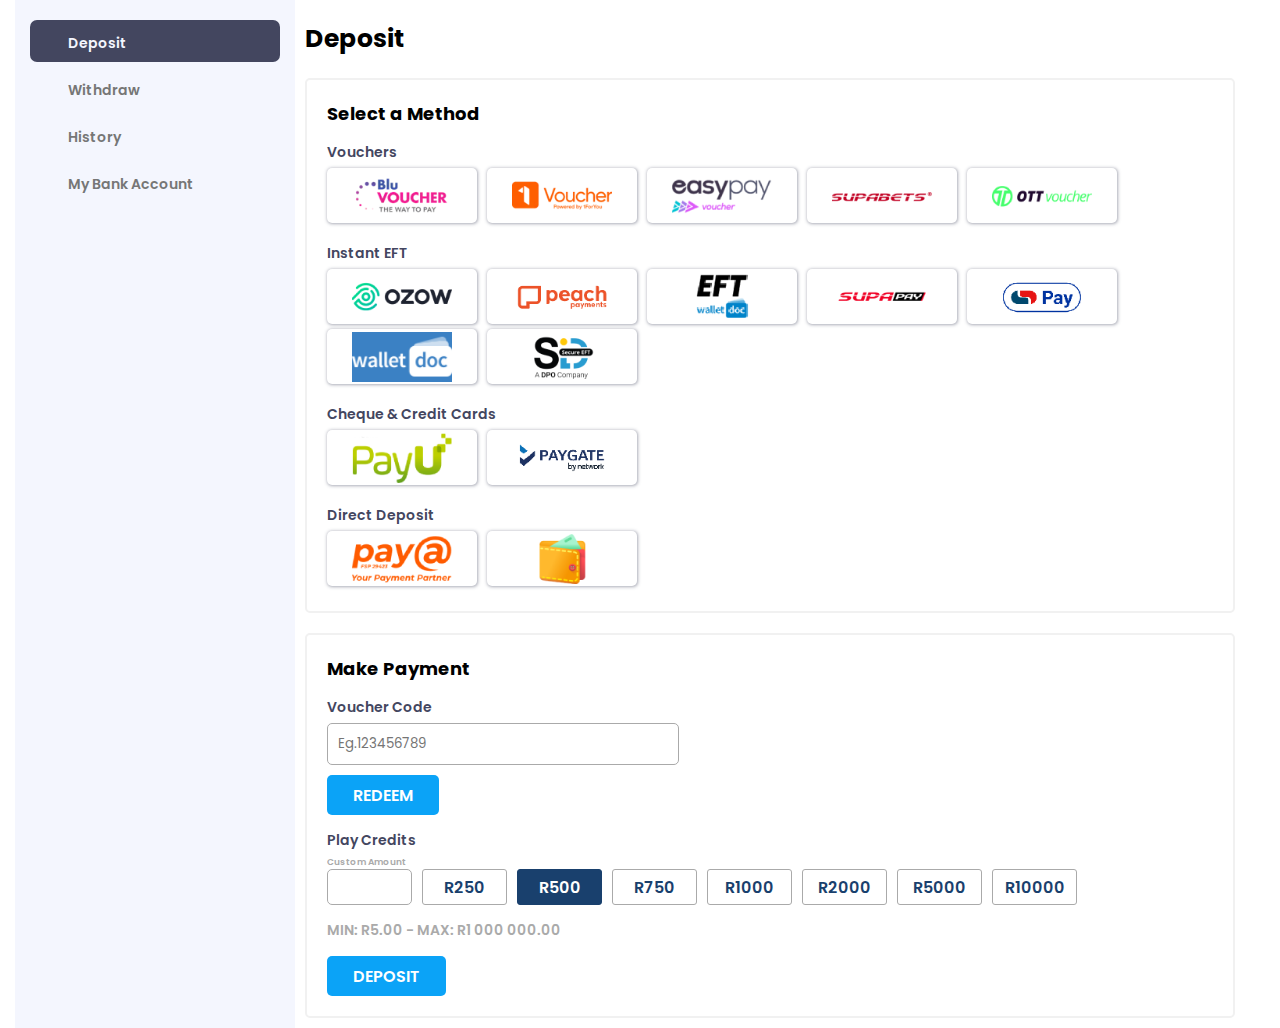
==== index.html @ bc3e86d6 "Add files via upload" ====
<!DOCTYPE html>
<html lang="en">
  <head>
    <meta charset="UTF-8" />
    <meta name="viewport" content="width=device-width, initial-scale=1.0" />
    <title>Dashboard</title>
    <link
      rel="stylesheet"
      href="https://cdnjs.cloudflare.com/ajax/libs/font-awesome/6.5.1/css/all.min.css"
      integrity="sha512-DTOQO9RWCH3ppGqcWaEA1BIZOC6xxalwEsw9c2QQeAIftl+Vegovlnee1c9QX4TctnWMn13TZye+giMm8e2LwA=="
      crossorigin="anonymous"
      referrerpolicy="no-referrer"
    />
    <link rel="stylesheet" href="stylesheet/style.css" />
  </head>
  <body>
    <div class="web-container">
      <!-- Navigation -->
      <div class="web-navbar">
        <a href="index.html" class="active">  
          <i
            class="fa-solid fa-building-columns"
            style="font-size: 16px; margin-right: 16px"
          ></i>
          Deposit</a
        >
        <a href="withdraw.html" class=""
          ><i
            class="fa-solid fa-building-columns"
            style="font-size: 16px; margin-right: 16px"
          ></i>
          Withdraw</a
        >
        <div id="dropdown-div" style="border-radius: 5px">
          <button class="dropdown-btn">
            <i
              class="fa-solid fa-clock-rotate-left"
              style="font-size: 16px; margin-right: 16px"
            ></i>
            History
            <i class="fa-solid fa-chevron-down" id="icon-change"></i>
          </button>
          <div class="dropdown-container">
            <a href="depositHistory.html">Deposit</a>
            <a href="withdrawHistory.html">Withdraw</a>
          </div>
        </div>
        <a href="#" class=""
          ><i
            class="fa-solid fa-building-columns"
            style="font-size: 16px; margin-right: 16px"
          ></i>
          My Bank Account</a
        >
      </div>

      <!-- Content -->
      <div class="content">
        <h2 style="margin-top: 10px">Deposit</h2>
        <div class="methods">
          <h3 style="margin-bottom: 0px">Select a Method</h3>
          <div class="panel">
            <!-- Vouchers -->
            <p>Vouchers</p>
            <div class="row">
              <div class="col">
                <img
                  src="images/BlueVoucher.png"
                  alt=""
                  style="width: 100px; height: 50px"
                />
              </div>
              <div class="col">
                <img
                  src="images/Flash.png"
                  alt=""
                  style="width: 100px; height: 50px"
                />
              </div>
              <div class="col">
                <img
                  src="images/Kazang.png"
                  alt=""
                  style="width: 100px; height: 50px"
                />
              </div>
              <div class="col">
                <img
                  src="images/SupaBetsVoucher.png"
                  alt=""
                  style="width: 100px; height: 50px"
                />
              </div>
              <div class="col">
                <img
                  src="images/OTTMobile.png"
                  alt=""
                  style="width: 100px; height: 50px"
                />
              </div>
            </div>
            <!-- Instant EFT -->
            <p>Instant EFT</p>
            <div class="row">
              <div class="col">
                <img
                  src="images/ozow.png"
                  alt=""
                  style="width: 100px; height: 50px"
                />
              </div>
              <div class="col">
                <img
                  src="images/peach.png"
                  alt=""
                  style="width: 100px; height: 50px"
                />
              </div>
              <div class="col">
                <img
                  src="images/wallet doc.png"
                  alt=""
                  style="width: 100px; height: 50px"
                />
              </div>
              <div class="col">
                <img
                  src="images/supa.png"
                  alt=""
                  style="width: 100px; height: 50px"
                />
              </div>
              <div class="col">
                <img
                  src="images/pay.png"
                  alt=""
                  style="width: 100px; height: 50px"
                />
              </div>
              <div class="col">
                <img
                  src="images/walletdoc.png"
                  alt=""
                  style="width: 100px; height: 50px"
                />
              </div>
              <div class="col">
                <img
                  src="images/secure.png"
                  alt=""
                  style="width: 100px; height: 50px"
                />
              </div>
            </div>
            <!-- Cheque & Credit Cards -->
            <p>Cheque & Credit Cards</p>
            <div class="row">
              <div class="col">
                <img
                  src="images/payu.png"
                  alt=""
                  style="width: 100px; height: 50px"
                />
              </div>
              <div class="col">
                <img
                  src="images/paygate.png"
                  alt=""
                  style="width: 100px; height: 50px"
                />
              </div>
            </div>
            <!-- Direct Deposit -->
            <p>Direct Deposit</p>
            <div class="row">
              <div class="col">
                <img
                  src="images/pay@.png"
                  alt=""
                  style="width: 100px; height: 50px"
                />
              </div>
              <div class="col">
                <img
                  src="images/direct.png"
                  alt=""
                  style="width: 100px; height: 50px"
                />
              </div>
            </div>
          </div>
        </div>

        <div class="makePayment">
          <h3 style="margin-bottom: 0px">Make Payment</h3>
          <div class="voucher">
            <p>Voucher Code</p>
            <input type="number" placeholder="Eg.123456789" required /><br />
            <button>REDEEM</button>
          </div>
          <div class="banks">
            <p>Play Credits</p>
            <p style="font-size: 9px; color: #aaa; margin: 0 0 -5px 0">
              Custom Amount
            </p>
            <div class="row">
              <input type="number" />
              <div class="fixedAmount">R250</div>
              <div class="fixedAmount active">R500</div>
              <div class="fixedAmount">R750</div>
              <div class="fixedAmount">R1000</div>
              <div class="fixedAmount">R2000</div>
              <div class="fixedAmount">R5000</div>
              <div class="fixedAmount">R10000</div>
            </div>
            <p style="color: #aaa; font-size: 14px">
              MIN: R5.00 - MAX: R1 000 000.00
            </p>
            <button>DEPOSIT</button>
          </div>
        </div>
      </div>
    </div>
    <script>
      let dropdown = document.getElementsByClassName("dropdown-btn");
      let dropdownDiv = document.getElementById("dropdown-div");
      let i;
      let iconChange = document.getElementById("icon-change");
      for (i = 0; i < dropdown.length; i++) {
        dropdown[i].addEventListener("click", function () {
          this.classList.toggle("active");
          let dropdownContent = this.nextElementSibling;
          if (dropdownContent.style.display === "flex") {
            dropdownContent.style.display = "none";
            iconChange.classList.remove("fa-chevron-up");
            iconChange.classList.add("fa-chevron-down");
            dropdownDiv.style.backgroundColor = "#f4f6fe";
          } else {
            dropdownContent.style.display = "flex";
            iconChange.classList.remove("fa-chevron-down");
            iconChange.classList.add("fa-chevron-up");
            dropdownDiv.style.backgroundColor = "#c7ccdf";
          }
        });
      }
    </script>
  </body>
</html>
---- stylesheet/style.css ----
/* General */
@import url("https://fonts.googleapis.com/css2?family=Poppins:ital,wght@0,100;0,200;0,300;0,400;0,500;0,600;0,700;0,800;0,900;1,100;1,200;1,300;1,400;1,500;1,600;1,700;1,800;1,900&display=swap");

* {
  box-sizing: border-box;
  padding: 0;
  margin: 0;
}
body {
  font-family: "poppins";
}
h2 {
  font-size: 25px;
}
h3 {
  font-size: 18px;
}

.web-container {
  max-width: 1280px;
  width: 100%;
  margin: auto;
  display: flex;
  padding: 0 15px;
}
/* Navigation */
.web-navbar {
  max-width: 280px;
  padding: 15px;
  width: 100%;
  background-color: #f4f6fe;
  display: flex;
  flex-direction: column;
  font-size: 14px;
  font-weight: 600;
}
.web-navbar a,
.web-navbar button,
.dropdown-container a {
  padding: 10px 22px;
  text-decoration: none;
  color: #767676;
  height: 42px;
  max-width: 260px;
  width: 100%;
  border-radius: 7px;
  margin-top: 5px;
  position: relative;
}
.web-navbar .dropdown-btn {
  border: none;
  text-align: left;
  font-size: 14px;
  font-weight: 600;
  font-family: "poppins";
  background: none;
}
.web-navbar .dropdown-container {
  display: none;
  flex-direction: column;
  font-size: 12px;
  max-width: 200px;
  width: 100%;
  margin-left: auto;
}
.web-navbar a:hover,
.web-navbar a.active,
.web-navbar .dropdown-btn:hover {
  background-color: #43465f;
  color: #f4f6fe;
}

#icon-change {
  position: absolute;
  right: 10px;
  top: 50%;
  transform: translate(0%, -50%);
}

/* Content Tab */
.content {
  max-width: 960px;
  width: 100%;
  padding: 10px;
}
.content .methods,
.content .makePayment {
  border: 2px solid #f1f1f1;
  padding: 20px;
  width: 100%;
  max-width: 930px;
  border-radius: 5px;
  margin-top: 20px;
}
.content .methods p,
.content .makePayment p {
  font-size: 14px;
  color: #43465f;
  font-weight: 600;
  margin: 15px 0 5px 0px;
}
.content .methods .row {
  display: flex;
  align-items: center;
  flex-wrap: wrap;
}
.content .methods .row .col {
  max-width: 150px;
  width: 100%;
  height: 55px;
  border-radius: 5px;
  display: flex;
  justify-content: center;
  align-items: center;
  cursor: pointer;
  width: 150px;
  height: 55px;
  box-shadow: rgba(67, 70, 95, 0.45) 0.8px 0.8px 3.3px;
  margin: 0px 10px 5px 0;
  border: 2px solid transparent;
  transition: all 0.2s ease-in-out 0s;
}

.content .methods .row .col:hover {
  border-color: #0ba3f7;
}

/* Make Payment */
/* Chrome, Safari, Edge, Opera */
.content .makePayment input::-webkit-outer-spin-button,
.content .makePayment input::-webkit-inner-spin-button {
  -webkit-appearance: none;
  margin: 0;
}

/* Voucher */
.content .makePayment .voucher input {
  max-width: 352px;
  width: 100%;
  height: 42px;
  outline: none;
  border-radius: 5px;
  background: transparent;
  font-family: "poppins";
  border: 1px solid #aaa;
  color: #333;
  appearance: none;
  padding: 0px 10px;
}

/* Bank */
.content .makePayment .banks input {
  max-width: 85px;
  width: 100%;
  height: 36px;
  outline: none;
  border-radius: 5px;
  background: transparent;
  font-family: "poppins";
  border: 1px solid #aaa;
  color: #333;
  appearance: none;
  padding: 0px 10px;
  margin: 5px 10px 0 0;
}
.content .makePayment .banks .row {
  display: flex;
  flex-wrap: wrap;
}
.content .makePayment .banks .row .fixedAmount {
  margin: 5px 10px 0 0;
  font-weight: 600;
  width: 85px;
  height: 36px;
  text-align: center;
  display: flex;
  -webkit-box-pack: center;
  justify-content: center;
  -webkit-box-align: center;
  align-items: center;
  cursor: pointer;
  border-radius: 3px;
  border: 1px solid #aaa;
  color: #19406d;
}
.content .makePayment .banks .row .fixedAmount.active {
  background-color: #19406d;
  border: 1px solid #19406d;
  color: #fff;
}

.voucher button,
.banks button {
  outline: none;
  cursor: pointer;
  transition: all 0.2s ease-in-out 0s;
  font-family: "poppins";
  font-weight: 600;
  border-radius: 5px;
  margin: 10px 0px 0px;
  background: #0ba3f7;
  border: 1px solid transparent;
  color: #fff;
  width: auto;
  display: inline-block;
  font-size: 16px;
  padding: 0px 25px;
  height: 40px;
  line-height: 40px;
}
/* History Page */
.web-container .content .makePayment .banks{
  overflow: scroll;
}
.web-container .content .makePayment .banks .history-table th,
.web-container .content .makePayment .banks .history-table tr,.web-container .content .makePayment .banks .history-table tr td {
  
  border: 1px solid black;
  border-collapse: collapse;
  margin: 0;
  padding:10px 20px;
  font-size: 15px;
  width: max-content;
}

.content .makePayment .banks .history-table tr td:last-child{
color: green;
}
.content .makePayment .banks .history-table tr td a:last-child{
  color: red;
}

@media screen and (max-width: 992px) and (min-width: 545px) {
  .web-container {
    display: block;
  }
  /* Navigation */
  .web-navbar {
    margin: 0 auto;
    max-width: 900px;
    padding: 10px;
    width: min-content;
    flex-direction: row;
    font-size: 13px;
    border-radius: 20px;
  }
  .web-navbar a i,
  .web-navbar .dropdown-btn i:first-child {
    display: none;
  }
  .web-navbar a,
  .web-navbar .dropdown-btn,
  .web-navbar .dropdown-container a {
    text-align: center;
    padding: 5px 15px;
    height: 30px;
    max-width: 260px;
    width: 100%;
    min-width: max-content;
    border-radius: 20px;
    margin: 0 10px;
  }

  .web-navbar .dropdown-container a {
    margin: 0 0px;
  }
  #icon-change {
    position: relative;
    right: 0;
    top: 0;
    transform: translate(0%, 0%);
  }
  .web-navbar .dropdown-btn {
    margin-left: 0;
    text-align: center;
    font-size: 13px;
  }
}

@media screen and (max-width: 544px) {
  .web-container {
    display: block;
  }
  /* Navigation */
  .web-navbar {
    overflow: scroll;
    margin: 0 0;
    max-width: 100vw;
    padding: 10px;
    width: 100%;
    flex-direction: row;
    font-size: 12px;
    border-radius: 25px;
  }
  .web-navbar a i,
  .web-navbar .dropdown-btn i:first-child {
    display: none;
  }

  .web-navbar a,
  .web-navbar .dropdown-btn,
  .web-navbar .dropdown-container a {
    text-align: center;
    padding: 5px 8px;
    height: 30px;
    max-width: 260px;
    width: 100%;
    min-width: max-content;
    border-radius: 25px;
    margin: 0 10px;
  }

  .web-navbar .dropdown-container a {
    margin: 0 0px;
    font-size: 11px;
    height: min-content;
  }
  #icon-change {
    position: relative;
    right: 0;
    top: 0;
    transform: translate(0%, 0%);
  }
  .web-navbar .dropdown-btn {
    margin-left: 0;
    text-align: center;
    font-size: 12px;
  }
}
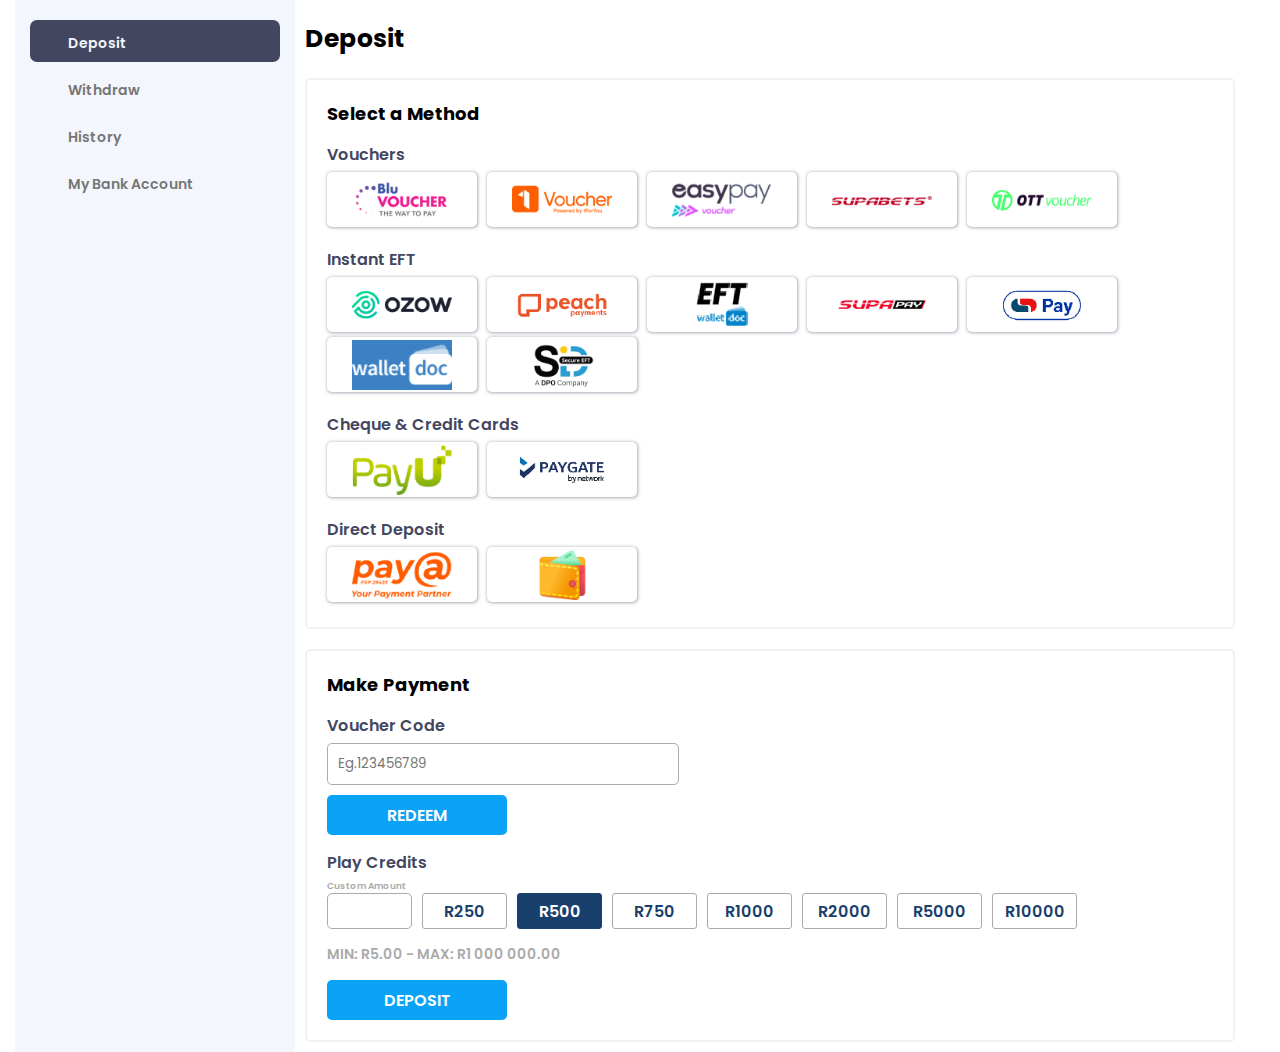
==== commit e5fd3cb2: "Add files via upload" ====
--- a/index.html
+++ b/index.html
@@ -45,7 +45,7 @@
             <a href="withdrawHistory.html">Withdraw</a>
           </div>
         </div>
-        <a href="#" class=""
+        <a href="myBankAccount.html" class=""
           ><i
             class="fa-solid fa-building-columns"
             style="font-size: 16px; margin-right: 16px"
--- a/stylesheet/style.css
+++ b/stylesheet/style.css
@@ -1,5 +1,26 @@
 /* General */
 @import url("https://fonts.googleapis.com/css2?family=Poppins:ital,wght@0,100;0,200;0,300;0,400;0,500;0,600;0,700;0,800;0,900;1,100;1,200;1,300;1,400;1,500;1,600;1,700;1,800;1,900&display=swap");
+:root {
+  /* nav color */
+  --color1: #f4f6fe;
+  /* Nav hover */
+  --color2: #43465f;
+  /* Text Color */
+  --color3: #767676;
+  /* borders */
+  --color4: #f1f1f1;
+
+  /* Buttons */
+  --color5: #0ba3f7;
+  --color6: #19406d;
+
+  /* extras */
+  --color7: red;
+  --color8: green;
+  /* button Size */
+  --buttonHeight: 40px;
+  --buttonWidth: 180px;
+}
 
 * {
   box-sizing: border-box;
@@ -28,18 +49,18 @@
   max-width: 280px;
   padding: 15px;
   width: 100%;
-  background-color: #f4f6fe;
+  background-color: var(--color1);
   display: flex;
   flex-direction: column;
   font-size: 14px;
   font-weight: 600;
 }
 .web-navbar a,
-.web-navbar button,
+.web-navbar .dropdown-btn,
 .dropdown-container a {
   padding: 10px 22px;
   text-decoration: none;
-  color: #767676;
+  color: var(--color3);
   height: 42px;
   max-width: 260px;
   width: 100%;
@@ -66,8 +87,8 @@
 .web-navbar a:hover,
 .web-navbar a.active,
 .web-navbar .dropdown-btn:hover {
-  background-color: #43465f;
-  color: #f4f6fe;
+  background-color: var(--color2);
+  color: var(--color1);
 }
 
 #icon-change {
@@ -94,10 +115,10 @@
 }
 .content .methods p,
 .content .makePayment p {
-  font-size: 14px;
-  color: #43465f;
+  color: var(--color2);
   font-weight: 600;
   margin: 15px 0 5px 0px;
+  font-size: 16px;
 }
 .content .methods .row {
   display: flex;
@@ -201,33 +222,44 @@
   background: #0ba3f7;
   border: 1px solid transparent;
   color: #fff;
-  width: auto;
+  width: var(--buttonWidth);
+  height: var(--buttonHeight);
   display: inline-block;
   font-size: 16px;
-  padding: 0px 25px;
-  height: 40px;
   line-height: 40px;
 }
 /* History Page */
-.web-container .content .makePayment .banks{
-  overflow: scroll;
-}
+.web-container .content .makePayment .total-amount {
+  color: var(--color2);
+  font-weight: 600;
+  margin: 15px 0 5px 0px;
+  font-size: 20px;
+}
+.web-container .content .makePayment .banks {
+  overflow: auto;
+}
+.web-container .content .makePayment .banks .history-table {
+  border-radius: 5px;
+  border: 1px solid #aaa;
+}
+
 .web-container .content .makePayment .banks .history-table th,
-.web-container .content .makePayment .banks .history-table tr,.web-container .content .makePayment .banks .history-table tr td {
-  
-  border: 1px solid black;
+.web-container .content .makePayment .banks .history-table tr,
+.web-container .content .makePayment .banks .history-table tr td {
+  text-align: center;
+  border: 1px solid #aaa;
   border-collapse: collapse;
   margin: 0;
-  padding:10px 20px;
+  padding: 10px 20px;
   font-size: 15px;
   width: max-content;
 }
 
-.content .makePayment .banks .history-table tr td:last-child{
-color: green;
-}
-.content .makePayment .banks .history-table tr td a:last-child{
-  color: red;
+.content .makePayment .banks .history-table tr td:last-child {
+  color: var(--color8);
+}
+.content .makePayment .banks .history-table tr td a:last-child {
+  color: var(--color7);
 }
 
 @media screen and (max-width: 992px) and (min-width: 545px) {
@@ -326,4 +358,22 @@
     text-align: center;
     font-size: 12px;
   }
-}
+  /* history */
+  .web-container .content .makePayment .total-amount {
+    font-size: 18px;
+  }
+
+  .web-container .content .makePayment .banks .history-table {
+    border-radius: 5px;
+    border: 1px solid #aaa;
+  }
+
+  .web-container .content .makePayment .banks .history-table th,
+  .web-container .content .makePayment .banks .history-table tr,
+  .web-container .content .makePayment .banks .history-table tr td {
+    text-align: center;
+    padding: 5px 5px;
+    font-size: 14px;
+    min-width:max-content;
+  }
+}
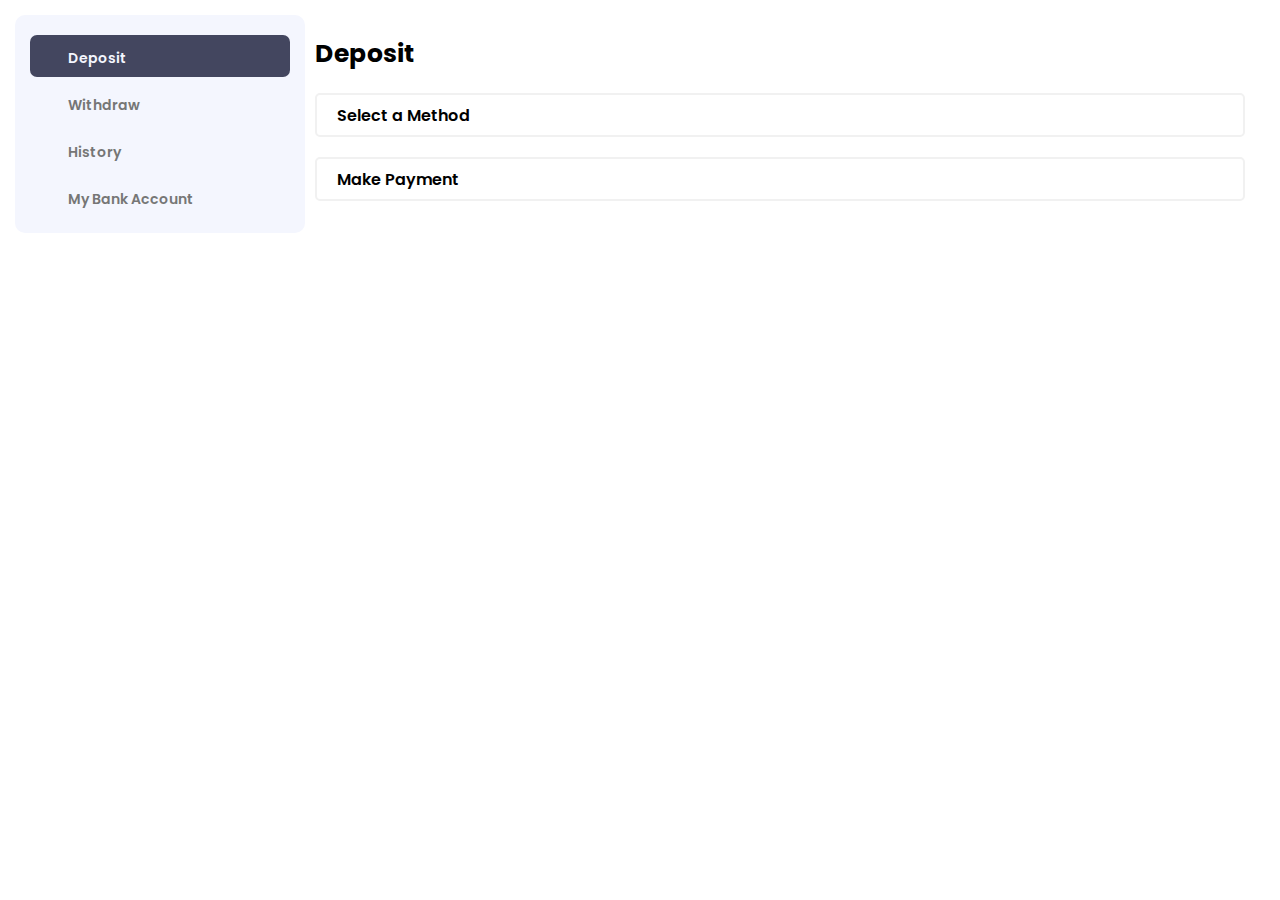
==== commit b2efe3d0: "Add files via upload" ====
--- a/index.html
+++ b/index.html
@@ -3,7 +3,7 @@
   <head>
     <meta charset="UTF-8" />
     <meta name="viewport" content="width=device-width, initial-scale=1.0" />
-    <title>Dashboard</title>
+    <title>Deposit</title>
     <link
       rel="stylesheet"
       href="https://cdnjs.cloudflare.com/ajax/libs/font-awesome/6.5.1/css/all.min.css"
@@ -14,10 +14,10 @@
     <link rel="stylesheet" href="stylesheet/style.css" />
   </head>
   <body>
-    <div class="web-container">
+    <div class="container">
       <!-- Navigation -->
-      <div class="web-navbar">
-        <a href="index.html" class="active">  
+      <div class="navbar" id="navigations">
+        <a href="index.html" class="active">
           <i
             class="fa-solid fa-building-columns"
             style="font-size: 16px; margin-right: 16px"
@@ -31,7 +31,7 @@
           ></i>
           Withdraw</a
         >
-        <div id="dropdown-div" style="border-radius: 5px">
+        <div id="dropdown-div">
           <button class="dropdown-btn">
             <i
               class="fa-solid fa-clock-rotate-left"
@@ -56,149 +56,85 @@
 
       <!-- Content -->
       <div class="content">
-        <h2 style="margin-top: 10px">Deposit</h2>
+        <h2>Deposit</h2>
         <div class="methods">
-          <h3 style="margin-bottom: 0px">Select a Method</h3>
-          <div class="panel">
+          <button class="accordion">Select a Method</button>
+          <div class="method-panel">
             <!-- Vouchers -->
             <p>Vouchers</p>
             <div class="row">
               <div class="col">
-                <img
-                  src="images/BlueVoucher.png"
-                  alt=""
-                  style="width: 100px; height: 50px"
-                />
-              </div>
-              <div class="col">
-                <img
-                  src="images/Flash.png"
-                  alt=""
-                  style="width: 100px; height: 50px"
-                />
-              </div>
-              <div class="col">
-                <img
-                  src="images/Kazang.png"
-                  alt=""
-                  style="width: 100px; height: 50px"
-                />
-              </div>
-              <div class="col">
-                <img
-                  src="images/SupaBetsVoucher.png"
-                  alt=""
-                  style="width: 100px; height: 50px"
-                />
-              </div>
-              <div class="col">
-                <img
-                  src="images/OTTMobile.png"
-                  alt=""
-                  style="width: 100px; height: 50px"
-                />
+                <img src="images/BlueVoucher.png" alt="" />
+              </div>
+              <div class="col">
+                <img src="images/Flash.png" alt="" />
+              </div>
+              <div class="col">
+                <img src="images/Kazang.png" alt="" />
+              </div>
+              <div class="col">
+                <img src="images/SupaBetsVoucher.png" alt="" />
+              </div>
+              <div class="col">
+                <img src="images/OTTMobile.png" alt="" />
               </div>
             </div>
             <!-- Instant EFT -->
             <p>Instant EFT</p>
             <div class="row">
               <div class="col">
-                <img
-                  src="images/ozow.png"
-                  alt=""
-                  style="width: 100px; height: 50px"
-                />
-              </div>
-              <div class="col">
-                <img
-                  src="images/peach.png"
-                  alt=""
-                  style="width: 100px; height: 50px"
-                />
-              </div>
-              <div class="col">
-                <img
-                  src="images/wallet doc.png"
-                  alt=""
-                  style="width: 100px; height: 50px"
-                />
-              </div>
-              <div class="col">
-                <img
-                  src="images/supa.png"
-                  alt=""
-                  style="width: 100px; height: 50px"
-                />
-              </div>
-              <div class="col">
-                <img
-                  src="images/pay.png"
-                  alt=""
-                  style="width: 100px; height: 50px"
-                />
-              </div>
-              <div class="col">
-                <img
-                  src="images/walletdoc.png"
-                  alt=""
-                  style="width: 100px; height: 50px"
-                />
-              </div>
-              <div class="col">
-                <img
-                  src="images/secure.png"
-                  alt=""
-                  style="width: 100px; height: 50px"
-                />
+                <img src="images/ozow.png" alt="" />
+              </div>
+              <div class="col">
+                <img src="images/peach.png" alt="" />
+              </div>
+              <div class="col">
+                <img src="images/wallet doc.png" alt="" />
+              </div>
+              <div class="col">
+                <img src="images/supa.png" alt="" />
+              </div>
+              <div class="col">
+                <img src="images/pay.png" alt="" />
+              </div>
+              <div class="col">
+                <img src="images/walletdoc.png" alt="" />
+              </div>
+              <div class="col">
+                <img src="images/secure.png" alt="" />
               </div>
             </div>
             <!-- Cheque & Credit Cards -->
             <p>Cheque & Credit Cards</p>
             <div class="row">
               <div class="col">
-                <img
-                  src="images/payu.png"
-                  alt=""
-                  style="width: 100px; height: 50px"
-                />
-              </div>
-              <div class="col">
-                <img
-                  src="images/paygate.png"
-                  alt=""
-                  style="width: 100px; height: 50px"
-                />
+                <img src="images/payu.png" alt="" />
+              </div>
+              <div class="col">
+                <img src="images/paygate.png" alt="" />
               </div>
             </div>
             <!-- Direct Deposit -->
             <p>Direct Deposit</p>
             <div class="row">
               <div class="col">
-                <img
-                  src="images/pay@.png"
-                  alt=""
-                  style="width: 100px; height: 50px"
-                />
-              </div>
-              <div class="col">
-                <img
-                  src="images/direct.png"
-                  alt=""
-                  style="width: 100px; height: 50px"
-                />
+                <img src="images/pay@.png" alt="" />
+              </div>
+              <div class="col">
+                <img src="images/direct.png" alt="" />
               </div>
             </div>
           </div>
         </div>
 
-        <div class="makePayment">
-          <h3 style="margin-bottom: 0px">Make Payment</h3>
-          <div class="voucher">
+        <div class="make-payment">
+          <button class="accordion">Make Payment</button>
+          <div class="voucher-panel">
             <p>Voucher Code</p>
             <input type="number" placeholder="Eg.123456789" required /><br />
             <button>REDEEM</button>
           </div>
-          <div class="banks">
+          <div class="credit-panel">
             <p>Play Credits</p>
             <p style="font-size: 9px; color: #aaa; margin: 0 0 -5px 0">
               Custom Amount
@@ -225,6 +161,7 @@
       let dropdown = document.getElementsByClassName("dropdown-btn");
       let dropdownDiv = document.getElementById("dropdown-div");
       let i;
+      let navbar1 = document.getElementById("navigations");
       let iconChange = document.getElementById("icon-change");
       for (i = 0; i < dropdown.length; i++) {
         dropdown[i].addEventListener("click", function () {
@@ -234,12 +171,29 @@
             dropdownContent.style.display = "none";
             iconChange.classList.remove("fa-chevron-up");
             iconChange.classList.add("fa-chevron-down");
+            navbar1.classList.remove("openedDropdown");
             dropdownDiv.style.backgroundColor = "#f4f6fe";
           } else {
             dropdownContent.style.display = "flex";
             iconChange.classList.remove("fa-chevron-down");
             iconChange.classList.add("fa-chevron-up");
+            navbar1.classList.add("openedDropdown");
             dropdownDiv.style.backgroundColor = "#c7ccdf";
+          }
+        });
+      }
+
+      var acc = document.getElementsByClassName("accordion");
+      var j;
+
+      for (j = 0; j < acc.length; j++) {
+        acc[j].addEventListener("click", function () {
+          this.classList.toggle("active");
+          var panel = this.nextElementSibling;
+          if (panel.style.maxHeight) {
+            panel.style.maxHeight = null;
+          } else {
+            panel.style.maxHeight = panel.scrollHeight + "px";
           }
         });
       }
--- a/stylesheet/style.css
+++ b/stylesheet/style.css
@@ -1,379 +1,33 @@
-/* General */
-@import url("https://fonts.googleapis.com/css2?family=Poppins:ital,wght@0,100;0,200;0,300;0,400;0,500;0,600;0,700;0,800;0,900;1,100;1,200;1,300;1,400;1,500;1,600;1,700;1,800;1,900&display=swap");
-:root {
-  /* nav color */
-  --color1: #f4f6fe;
-  /* Nav hover */
-  --color2: #43465f;
-  /* Text Color */
-  --color3: #767676;
-  /* borders */
-  --color4: #f1f1f1;
+@import url(root.css);
+@import url(navigation.css);
+@import url(deposit.css);
+@import url(history.css);
 
-  /* Buttons */
-  --color5: #0ba3f7;
-  --color6: #19406d;
-
-  /* extras */
-  --color7: red;
-  --color8: green;
-  /* button Size */
-  --buttonHeight: 40px;
-  --buttonWidth: 180px;
+h2 {
+  font-size: var(--Mainheading);
+}
+h3 {
+  font-size: var(--Subheading);
 }
 
-* {
-  box-sizing: border-box;
-  padding: 0;
-  margin: 0;
-}
-body {
-  font-family: "poppins";
-}
-h2 {
-  font-size: 25px;
-}
-h3 {
-  font-size: 18px;
-}
-
-.web-container {
+.container {
   max-width: 1280px;
   width: 100%;
   margin: auto;
   display: flex;
-  padding: 0 15px;
-}
-/* Navigation */
-.web-navbar {
-  max-width: 280px;
-  padding: 15px;
-  width: 100%;
-  background-color: var(--color1);
-  display: flex;
-  flex-direction: column;
-  font-size: 14px;
-  font-weight: 600;
-}
-.web-navbar a,
-.web-navbar .dropdown-btn,
-.dropdown-container a {
-  padding: 10px 22px;
-  text-decoration: none;
-  color: var(--color3);
-  height: 42px;
-  max-width: 260px;
-  width: 100%;
-  border-radius: 7px;
-  margin-top: 5px;
-  position: relative;
-}
-.web-navbar .dropdown-btn {
-  border: none;
-  text-align: left;
-  font-size: 14px;
-  font-weight: 600;
-  font-family: "poppins";
-  background: none;
-}
-.web-navbar .dropdown-container {
-  display: none;
-  flex-direction: column;
-  font-size: 12px;
-  max-width: 200px;
-  width: 100%;
-  margin-left: auto;
-}
-.web-navbar a:hover,
-.web-navbar a.active,
-.web-navbar .dropdown-btn:hover {
-  background-color: var(--color2);
-  color: var(--color1);
-}
-
-#icon-change {
-  position: absolute;
-  right: 10px;
-  top: 50%;
-  transform: translate(0%, -50%);
-}
-
-/* Content Tab */
-.content {
-  max-width: 960px;
-  width: 100%;
-  padding: 10px;
-}
-.content .methods,
-.content .makePayment {
-  border: 2px solid #f1f1f1;
-  padding: 20px;
-  width: 100%;
-  max-width: 930px;
-  border-radius: 5px;
-  margin-top: 20px;
-}
-.content .methods p,
-.content .makePayment p {
-  color: var(--color2);
-  font-weight: 600;
-  margin: 15px 0 5px 0px;
-  font-size: 16px;
-}
-.content .methods .row {
-  display: flex;
-  align-items: center;
-  flex-wrap: wrap;
-}
-.content .methods .row .col {
-  max-width: 150px;
-  width: 100%;
-  height: 55px;
-  border-radius: 5px;
-  display: flex;
-  justify-content: center;
-  align-items: center;
-  cursor: pointer;
-  width: 150px;
-  height: 55px;
-  box-shadow: rgba(67, 70, 95, 0.45) 0.8px 0.8px 3.3px;
-  margin: 0px 10px 5px 0;
-  border: 2px solid transparent;
-  transition: all 0.2s ease-in-out 0s;
-}
-
-.content .methods .row .col:hover {
-  border-color: #0ba3f7;
-}
-
-/* Make Payment */
-/* Chrome, Safari, Edge, Opera */
-.content .makePayment input::-webkit-outer-spin-button,
-.content .makePayment input::-webkit-inner-spin-button {
-  -webkit-appearance: none;
-  margin: 0;
-}
-
-/* Voucher */
-.content .makePayment .voucher input {
-  max-width: 352px;
-  width: 100%;
-  height: 42px;
-  outline: none;
-  border-radius: 5px;
-  background: transparent;
-  font-family: "poppins";
-  border: 1px solid #aaa;
-  color: #333;
-  appearance: none;
-  padding: 0px 10px;
-}
-
-/* Bank */
-.content .makePayment .banks input {
-  max-width: 85px;
-  width: 100%;
-  height: 36px;
-  outline: none;
-  border-radius: 5px;
-  background: transparent;
-  font-family: "poppins";
-  border: 1px solid #aaa;
-  color: #333;
-  appearance: none;
-  padding: 0px 10px;
-  margin: 5px 10px 0 0;
-}
-.content .makePayment .banks .row {
-  display: flex;
-  flex-wrap: wrap;
-}
-.content .makePayment .banks .row .fixedAmount {
-  margin: 5px 10px 0 0;
-  font-weight: 600;
-  width: 85px;
-  height: 36px;
-  text-align: center;
-  display: flex;
-  -webkit-box-pack: center;
-  justify-content: center;
-  -webkit-box-align: center;
-  align-items: center;
-  cursor: pointer;
-  border-radius: 3px;
-  border: 1px solid #aaa;
-  color: #19406d;
-}
-.content .makePayment .banks .row .fixedAmount.active {
-  background-color: #19406d;
-  border: 1px solid #19406d;
-  color: #fff;
-}
-
-.voucher button,
-.banks button {
-  outline: none;
-  cursor: pointer;
-  transition: all 0.2s ease-in-out 0s;
-  font-family: "poppins";
-  font-weight: 600;
-  border-radius: 5px;
-  margin: 10px 0px 0px;
-  background: #0ba3f7;
-  border: 1px solid transparent;
-  color: #fff;
-  width: var(--buttonWidth);
-  height: var(--buttonHeight);
-  display: inline-block;
-  font-size: 16px;
-  line-height: 40px;
-}
-/* History Page */
-.web-container .content .makePayment .total-amount {
-  color: var(--color2);
-  font-weight: 600;
-  margin: 15px 0 5px 0px;
-  font-size: 20px;
-}
-.web-container .content .makePayment .banks {
-  overflow: auto;
-}
-.web-container .content .makePayment .banks .history-table {
-  border-radius: 5px;
-  border: 1px solid #aaa;
-}
-
-.web-container .content .makePayment .banks .history-table th,
-.web-container .content .makePayment .banks .history-table tr,
-.web-container .content .makePayment .banks .history-table tr td {
-  text-align: center;
-  border: 1px solid #aaa;
-  border-collapse: collapse;
-  margin: 0;
-  padding: 10px 20px;
-  font-size: 15px;
-  width: max-content;
-}
-
-.content .makePayment .banks .history-table tr td:last-child {
-  color: var(--color8);
-}
-.content .makePayment .banks .history-table tr td a:last-child {
-  color: var(--color7);
+  padding: 15px 15px;
 }
 
 @media screen and (max-width: 992px) and (min-width: 545px) {
-  .web-container {
-    display: block;
-  }
-  /* Navigation */
-  .web-navbar {
-    margin: 0 auto;
-    max-width: 900px;
-    padding: 10px;
-    width: min-content;
-    flex-direction: row;
-    font-size: 13px;
-    border-radius: 20px;
-  }
-  .web-navbar a i,
-  .web-navbar .dropdown-btn i:first-child {
-    display: none;
-  }
-  .web-navbar a,
-  .web-navbar .dropdown-btn,
-  .web-navbar .dropdown-container a {
-    text-align: center;
-    padding: 5px 15px;
-    height: 30px;
-    max-width: 260px;
-    width: 100%;
-    min-width: max-content;
-    border-radius: 20px;
-    margin: 0 10px;
-  }
-
-  .web-navbar .dropdown-container a {
-    margin: 0 0px;
-  }
-  #icon-change {
-    position: relative;
-    right: 0;
-    top: 0;
-    transform: translate(0%, 0%);
-  }
-  .web-navbar .dropdown-btn {
-    margin-left: 0;
-    text-align: center;
-    font-size: 13px;
+  .container {
+    flex-direction: column;
   }
 }
 
 @media screen and (max-width: 544px) {
-  .web-container {
-    display: block;
-  }
-  /* Navigation */
-  .web-navbar {
-    overflow: scroll;
-    margin: 0 0;
-    max-width: 100vw;
-    padding: 10px;
-    width: 100%;
-    flex-direction: row;
-    font-size: 12px;
-    border-radius: 25px;
-  }
-  .web-navbar a i,
-  .web-navbar .dropdown-btn i:first-child {
-    display: none;
-  }
-
-  .web-navbar a,
-  .web-navbar .dropdown-btn,
-  .web-navbar .dropdown-container a {
-    text-align: center;
-    padding: 5px 8px;
-    height: 30px;
-    max-width: 260px;
-    width: 100%;
-    min-width: max-content;
-    border-radius: 25px;
-    margin: 0 10px;
-  }
-
-  .web-navbar .dropdown-container a {
-    margin: 0 0px;
-    font-size: 11px;
-    height: min-content;
-  }
-  #icon-change {
-    position: relative;
-    right: 0;
-    top: 0;
-    transform: translate(0%, 0%);
-  }
-  .web-navbar .dropdown-btn {
-    margin-left: 0;
-    text-align: center;
-    font-size: 12px;
-  }
-  /* history */
-  .web-container .content .makePayment .total-amount {
-    font-size: 18px;
-  }
-
-  .web-container .content .makePayment .banks .history-table {
-    border-radius: 5px;
-    border: 1px solid #aaa;
-  }
-
-  .web-container .content .makePayment .banks .history-table th,
-  .web-container .content .makePayment .banks .history-table tr,
-  .web-container .content .makePayment .banks .history-table tr td {
-    text-align: center;
-    padding: 5px 5px;
-    font-size: 14px;
-    min-width:max-content;
+  .container {
+    flex-direction: column;
+    overflow: hidden;
+    padding: 0;
   }
 }
